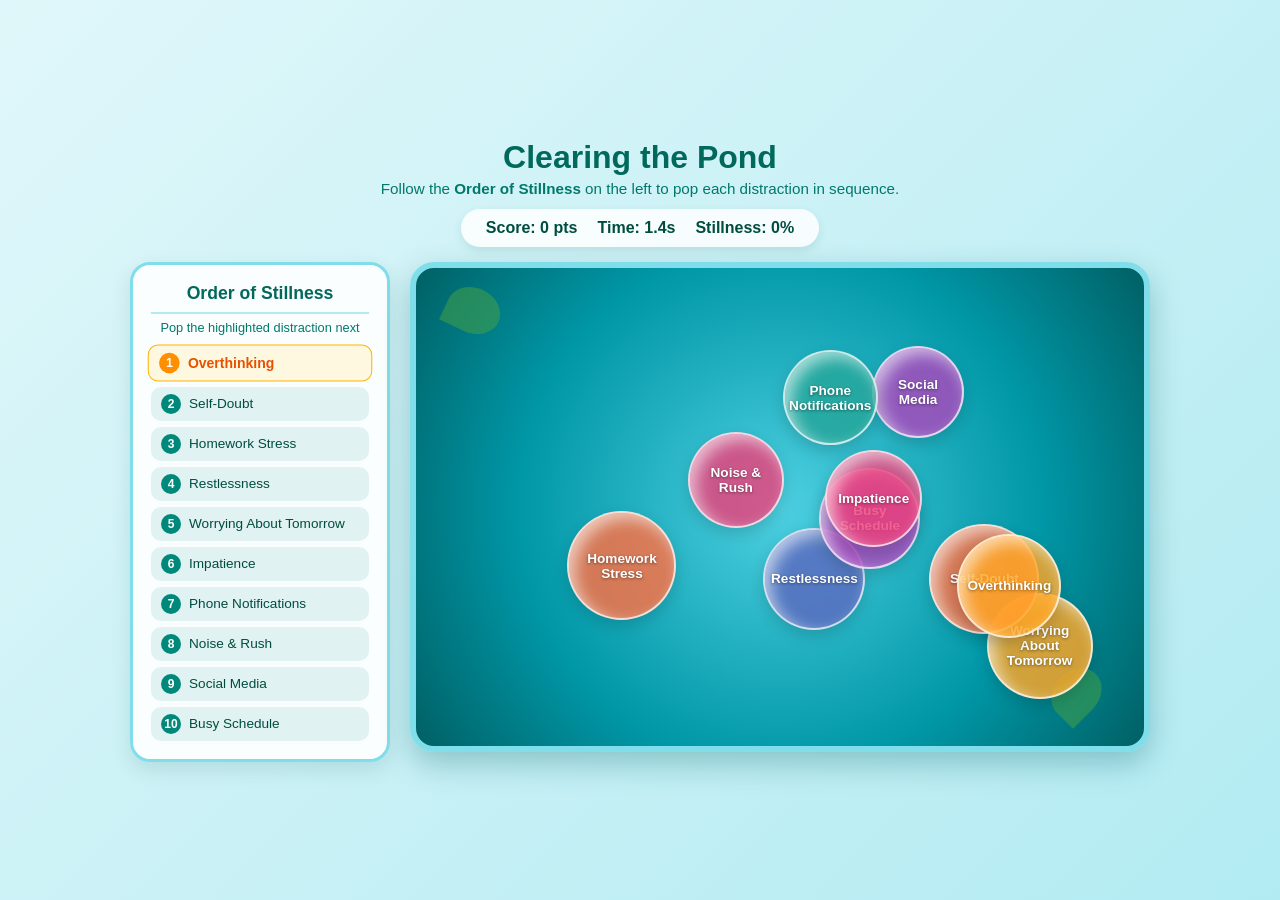
==== ch-9-game-1-mind-clear.html @ 8d2e1bf8 "Add files via upload" ====
<!DOCTYPE html>
<html lang="en">
<head>
  <meta charset="UTF-8">
  <meta name="viewport" content="width=device-width, initial-scale=1.0">
  <title>Clearing the Pond - Focused Prayer Challenge</title>
  <style>
    * { box-sizing: border-box; margin: 0; padding: 0; font-family: 'Segoe UI', sans-serif; }
    body {
      background: linear-gradient(135deg, #e0f7fa 0%, #b2ebf2 100%);
      display: flex; flex-direction: column; align-items: center;
      justify-content: center; min-height: 100vh; padding: 20px; color: #004d40;
    }
    .header { text-align: center; margin-bottom: 12px; max-width: 850px; }
    .header h1 { font-size: 2rem; color: #00695c; margin-bottom: 4px; }
    .header p { font-size: 0.95rem; color: #00796b; }
    .stats-bar {
      display: flex; flex-wrap: wrap; justify-content: center; gap: 20px;
      margin-bottom: 15px; background: rgba(255, 255, 255, 0.85);
      padding: 10px 25px; border-radius: 30px; font-weight: bold;
      box-shadow: 0 4px 10px rgba(0, 77, 64, 0.1);
    }
    .main-layout {
      display: flex; flex-direction: row; gap: 20px;
      width: 100%; max-width: 1020px; align-items: stretch;
    }
    .checklist-panel {
      width: 260px; background: rgba(255, 255, 255, 0.9);
      border-radius: 20px; padding: 18px; border: 3px solid #80deea;
      box-shadow: 0 8px 20px rgba(0, 77, 64, 0.12);
      display: flex; flex-direction: column;
    }
    .checklist-panel h3 {
      font-size: 1.1rem; color: #00695c; margin-bottom: 6px;
      text-align: center; border-bottom: 2px solid #b2ebf2; padding-bottom: 8px;
    }
    .checklist-sub { font-size: 0.8rem; color: #00796b; text-align: center; margin-bottom: 10px; }
    .order-list {
      list-style: none; display: flex; flex-direction: column;
      gap: 6px; flex-grow: 1; justify-content: space-between;
    }
    .order-item {
      padding: 7px 10px; border-radius: 10px; font-size: 0.85rem;
      background: #e0f2f1; color: #004d40; display: flex;
      align-items: center; gap: 8px; transition: all 0.25s ease;
    }
    .order-item.active {
      background: #fff8e1; border: 1px solid #ffb300; font-weight: bold;
      color: #e65100; transform: scale(1.03);
    }
    .order-item.completed {
      background: #c8e6c9; color: #2e7d32; text-decoration: line-through; opacity: 0.7;
    }
    .step-num {
      display: inline-flex; align-items: center; justify-content: center;
      width: 20px; height: 20px; border-radius: 50%; background: #00897b;
      color: white; font-size: 0.75rem; font-weight: bold; flex-shrink: 0;
    }
    .order-item.active .step-num { background: #ff8f00; }
    .order-item.completed .step-num { background: #43a047; }
    .pond-container {
      position: relative; flex-grow: 1; height: 490px;
      background: radial-gradient(circle at center, #4dd0e1 0%, #0097a7 60%, #006064 100%);
      border-radius: 24px; border: 6px solid #80deea; overflow: hidden;
      box-shadow: 0 12px 30px rgba(0, 96, 100, 0.3);
    }
    .feedback-toast {
      position: absolute; top: 15px; left: 50%; transform: translateX(-50%);
      background: rgba(211, 47, 47, 0.9); color: white; padding: 6px 16px;
      border-radius: 20px; font-size: 0.85rem; font-weight: bold;
      opacity: 0; transition: opacity 0.3s ease; pointer-events: none; z-index: 10;
    }
    .feedback-toast.show { opacity: 1; }
    .hidden-message {
      position: absolute; top: 50%; left: 50%; transform: translate(-50%, -50%);
      text-align: center; width: 85%; max-width: 520px;
      background: rgba(255, 255, 255, 0.95); padding: 25px; border-radius: 20px;
      box-shadow: 0 8px 25px rgba(0, 0, 0, 0.2); opacity: 0;
      transition: opacity 1s ease-in-out; pointer-events: none; z-index: 8;
    }
    .hidden-message.revealed { opacity: 1; pointer-events: auto; }
    .hidden-message h2 { color: #00695c; margin-bottom: 8px; font-size: 1.5rem; }
    .summary-stats {
      display: flex; justify-content: center; gap: 20px; background: #e0f2f1;
      padding: 8px 15px; border-radius: 12px; margin-bottom: 14px;
      font-weight: bold; color: #004d40; font-size: 0.95rem;
    }
    .gospel-box {
      background: #fffde7; border-left: 4px solid #fbc02d;
      padding: 14px; border-radius: 8px; margin-bottom: 18px; text-align: left;
    }
    .gospel-label { font-size: 0.75rem; text-transform: uppercase; color: #f57f17; font-weight: bold; margin-bottom: 4px; }
    .gospel-text { color: #37474f; font-size: 1rem; line-height: 1.45; font-style: italic; margin-bottom: 6px; }
    .gospel-ref { font-size: 0.85rem; font-weight: bold; color: #00695c; text-align: right; }
    .reset-btn {
      background: #00897b; color: white; border: none; padding: 10px 24px;
      font-size: 1rem; border-radius: 25px; cursor: pointer; font-weight: bold;
    }
    .reset-btn:hover { background: #00695c; }
    .bubble {
      position: absolute; border-radius: 50%; display: flex; align-items: center;
      justify-content: center; text-align: center; padding: 10px;
      font-weight: 600; font-size: 0.85rem; color: #ffffff;
      text-shadow: 0 1px 3px rgba(0, 0, 0, 0.45);
      box-shadow: inset 6px 6px 15px rgba(255, 255, 255, 0.6), 0 6px 15px rgba(0, 0, 0, 0.15);
      border: 2px solid rgba(255, 255, 255, 0.75); user-select: none; cursor: pointer; z-index: 5;
    }
    .shake { animation: shakeAnim 0.35s ease; }
    @keyframes shakeAnim {
      0%, 100% { transform: translateX(0); }
      25% { transform: translateX(-6px); }
      50% { transform: translateX(6px); }
      75% { transform: translateX(-4px); }
    }
    .ripple {
      position: absolute; border-radius: 50%; border: 3px solid rgba(255, 255, 255, 0.85);
      transform: translate(-50%, -50%) scale(0.2);
      animation: rippleAnim 0.8s ease-out forwards; pointer-events: none; z-index: 3;
    }
    @keyframes rippleAnim {
      0% { width: 20px; height: 20px; opacity: 1; }
      100% { width: 140px; height: 140px; opacity: 0; }
    }
    .lilypad {
      position: absolute; width: 55px; height: 45px; background: #43a047;
      border-radius: 50% 50% 50% 0; opacity: 0.55; z-index: 2; pointer-events: none;
    }
  </style>
</head>
<body>
  <div class="header">
    <h1>Clearing the Pond</h1>
    <p>Follow the <strong>Order of Stillness</strong> on the left to pop each distraction in sequence.</p>
  </div>

  <div class="stats-bar">
    <span>Score: <span id="score-display">0</span> pts</span>
    <span>Time: <span id="timer-display">0.0s</span></span>
    <span>Stillness: <span id="calm-percent">0%</span></span>
  </div>

  <div class="main-layout">
    <div class="checklist-panel">
      <h3>Order of Stillness</h3>
      <div class="checklist-sub">Pop the highlighted distraction next</div>
      <ul class="order-list" id="order-list"></ul>
    </div>

    <div class="pond-container" id="pond">
      <div class="feedback-toast" id="feedback-toast">Focus! Pop the highlighted distraction first (-5 pts)</div>
      <div class="lilypad" style="top: 20px; left: 30px; transform: rotate(25deg);"></div>
      <div class="lilypad" style="bottom: 30px; right: 40px; transform: rotate(-45deg);"></div>

      <div class="hidden-message" id="message-box">
        <h2>The Water is Clear</h2>
        <div class="summary-stats">
          <span>Final Score: <span id="final-score">0</span> pts</span>
          <span>Time Taken: <span id="final-time">0.0s</span></span>
        </div>
        <div class="gospel-box">
          <div class="gospel-label">Gospel Passage for Lectio Divina</div>
          <div class="gospel-text" id="gospel-text"></div>
          <div class="gospel-ref" id="gospel-ref"></div>
        </div>
        <button class="reset-btn" onclick="initGame()">Play Again</button>
      </div>
    </div>
  </div>

  <script>
    const pond = document.getElementById('pond');
    const orderListEl = document.getElementById('order-list');
    const scoreDisplay = document.getElementById('score-display');
    const timerDisplay = document.getElementById('timer-display');
    const calmDisplay = document.getElementById('calm-percent');
    const messageBox = document.getElementById('message-box');
    const feedbackToast = document.getElementById('feedback-toast');

    const baseDistractions = [
      "Homework Stress", "Social Media", "Noise & Rush",
      "Worrying About Tomorrow", "Restlessness", "Phone Notifications",
      "Self-Doubt", "Busy Schedule", "Impatience", "Overthinking"
    ];

    const gospelPassages = [
      { text: "\"Come to me, all you who labor and are burdened, and I will give you rest.\"", ref: "Matthew 11:28" },
      { text: "\"Peace I leave with you; my peace I give to you.Do not let your hearts be troubled.\"", ref: "John 14:27" },
      { text: "\"Ask and it will be given to you; seek and you will find; knock and the door will be opened.\"", ref: "Matthew 7:7" },
      { text: "\"When you pray, go to your inner room, close the door, and pray to your Father in secret.\"", ref: "Matthew 6:6" },
      { text: "\"He said to them, 'Come away by yourselves to a deserted place and rest a while.'\"", ref: "Mark 6:31" }
    ];

    const bubbleColors = [
      "rgba(255, 112, 67, 0.82)", "rgba(171, 71, 188, 0.82)",
      "rgba(236, 64, 122, 0.82)", "rgba(255, 167, 38, 0.82)",
      "rgba(92, 107, 192, 0.82)", "rgba(38, 166, 154, 0.82)"
    ];
    let targetOrder = [], currentStepIndex = 0, activeBubbles = [];
    let score = 0, startTime = 0, timerInterval = null, animId = null, toastTimeout = null;

    function shuffleArray(arr) {
      const copy = [...arr];
      for (let i = copy.length - 1; i > 0; i--) {
        const j = Math.floor(Math.random() * (i + 1));
        [copy[i], copy[j]] = [copy[j], copy[i]];
      }
      return copy;
    }

    function initGame() {
      document.querySelectorAll('.bubble, .ripple').forEach(el => el.remove());
      messageBox.classList.remove('revealed');
      feedbackToast.classList.remove('show');
      activeBubbles = []; score = 0; currentStepIndex = 0;

      targetOrder = shuffleArray(baseDistractions);
      renderChecklist();

      const w = pond.clientWidth || 700, h = pond.clientHeight || 480;

      baseDistractions.forEach((text, index) => {
        const el = document.createElement('div');
        el.classList.add('bubble');
        el.textContent = text;
        const size = Math.floor(Math.random() * 20) + 92;
        el.style.width = `${size}px`; el.style.height = `${size}px`;
        el.style.backgroundColor = bubbleColors[index % bubbleColors.length];

        const x = Math.random() * (w - size - 20) + 10;
        const y = Math.random() * (h - size - 20) + 10;
        const vx = (Math.random() - 0.5) * 6.0;
        const vy = (Math.random() - 0.5) * 6.0;

        el.style.left = `${x}px`; el.style.top = `${y}px`;

        const obj = {
          text, el, x, y, size,
          vx: Math.abs(vx) < 0.6 ? (vx >= 0 ? 1.25 : -1.25) : vx,
          vy: Math.abs(vy) < 0.6 ? (vy >= 0 ? 1.25 : -1.25) : vy
        };

        el.addEventListener('click', (e) => { e.stopPropagation(); handleBubbleClick(obj); });
        pond.appendChild(el);
        activeBubbles.push(obj);
      });

      updateStats();
      if (timerInterval) clearInterval(timerInterval);
      startTime = performance.now();
      timerInterval = setInterval(() => {
        timerDisplay.textContent = `${((performance.now() - startTime) / 1000).toFixed(1)}s`;
      }, 100);

      if (animId) cancelAnimationFrame(animId);
      animateBubbles();
    }

    function renderChecklist() {
      orderListEl.innerHTML = '';
      targetOrder.forEach((item, idx) => {
        const li = document.createElement('li');
        li.classList.add('order-item');
        if (idx < currentStepIndex) li.classList.add('completed');
        if (idx === currentStepIndex) li.classList.add('active');
        li.innerHTML = `<span class="step-num">${idx + 1}</span><span>${item}</span>`;
        orderListEl.appendChild(li);
      });
    }

    function animateBubbles() {
      const w = pond.clientWidth, h = pond.clientHeight;
      activeBubbles.forEach(b => {
        b.x += b.vx; b.y += b.vy;
        if (b.x <= 5) { b.x = 5; b.vx *= -1; }
        else if (b.x + b.size >= w - 5) { b.x = w - b.size - 5; b.vx *= -1; }
        if (b.y <= 5) { b.y = 5; b.vy *= -1; }
        else if (b.y + b.size >= h - 5) { b.y = h - b.size - 5; b.vy *= -1; }
        b.el.style.left = `${b.x}px`; b.el.style.top = `${b.y}px`;
      });
      if (activeBubbles.length > 0) animId = requestAnimationFrame(animateBubbles);
    }

    function handleBubbleClick(b) {
      const expected = targetOrder[currentStepIndex];
      if (b.text === expected) {
        score += 10; currentStepIndex++;
        const r = document.createElement('div');
        r.classList.add('ripple');
        r.style.left = `${b.x + b.size / 2}px`; r.style.top = `${b.y + b.size / 2}px`;
        pond.appendChild(r);
        setTimeout(() => r.remove(), 800);
        b.el.remove();
        activeBubbles = activeBubbles.filter(item => item !== b);
        renderChecklist(); updateStats();
        if (activeBubbles.length === 0) finishGame();
      } else {
        score = Math.max(0, score - 5); updateStats();
        b.el.classList.remove('shake'); void b.el.offsetWidth; b.el.classList.add('shake');
        feedbackToast.textContent = `Find "${expected}" next! (-5 pts)`;
        feedbackToast.classList.add('show');
        clearTimeout(toastTimeout);
        toastTimeout = setTimeout(() => feedbackToast.classList.remove('show'), 1600);
      }
    }

    function updateStats() {
      scoreDisplay.textContent = score;
      const pct = Math.round(((targetOrder.length - activeBubbles.length) / targetOrder.length) * 100);
      calmDisplay.textContent = `${pct}%`;
    }

    function finishGame() {
      clearInterval(timerInterval);
      const totalSec = ((performance.now() - startTime) / 1000).toFixed(1);
      const g = gospelPassages[Math.floor(Math.random() * gospelPassages.length)];
      document.getElementById('final-score').textContent = score;
      document.getElementById('final-time').textContent = `${totalSec}s`;
      document.getElementById('gospel-text').textContent = g.text;
      document.getElementById('gospel-ref').textContent = `— ${g.ref}`;
      setTimeout(() => messageBox.classList.add('revealed'), 450);
    }

    window.addEventListener('load', initGame);
  </script>
</body>
</html>
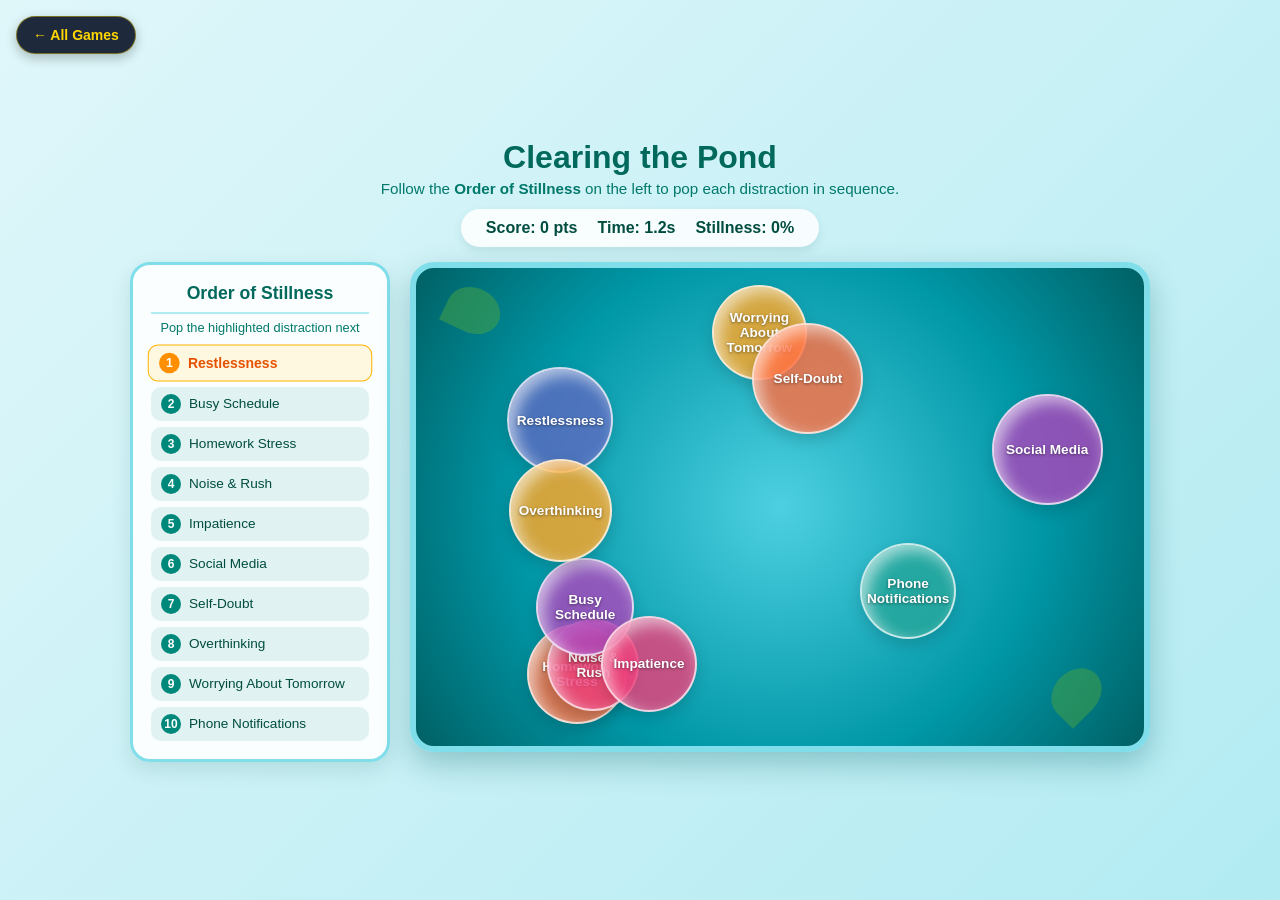
==== commit 6882f33d: "Update ch-9-game-1-mind-clear.html" ====
--- a/ch-9-game-1-mind-clear.html
+++ b/ch-9-game-1-mind-clear.html
@@ -322,5 +322,8 @@
 
     window.addEventListener('load', initGame);
   </script>
+  <a href="index.html" style="position:fixed; top:16px; left:16px; z-index:9999; background:#1e293b; color:#ffd700; padding:10px 16px; border-radius:50px; text-decoration:none; font-family:sans-serif; font-weight:bold; font-size:14px; box-shadow:0 4px 12px rgba(0,0,0,0.25); border:1px solid rgba(255,215,0,0.4);">
+  ← All Games
+</a>
 </body>
 </html>
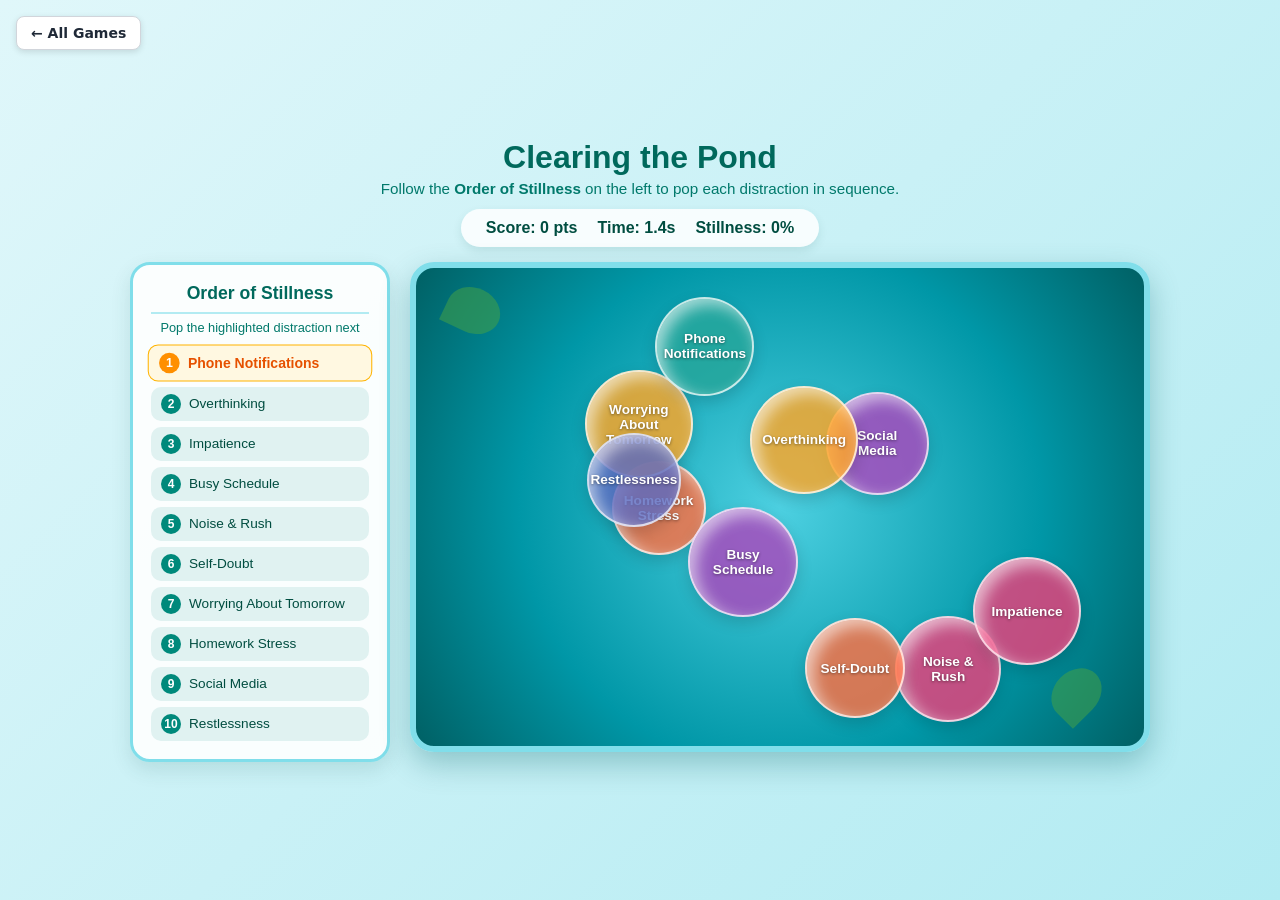
==== commit fc058b98: "Integrate navigation scripts and styles Added navigation functionality and styles to the game page." ====
--- a/ch-9-game-1-mind-clear.html
+++ b/ch-9-game-1-mind-clear.html
@@ -321,9 +321,8 @@
     }
 
     window.addEventListener('load', initGame);
-  </script>
-  <a href="index.html" style="position:fixed; top:16px; left:16px; z-index:9999; background:#1e293b; color:#ffd700; padding:10px 16px; border-radius:50px; text-decoration:none; font-family:sans-serif; font-weight:bold; font-size:14px; box-shadow:0 4px 12px rgba(0,0,0,0.25); border:1px solid rgba(255,215,0,0.4);">
-  ← All Games
-</a>
+ </script>
+  <link rel="stylesheet" href="nav.css">
+  <script src="nav.js"></script>
 </body>
 </html>
--- a/nav.css
+++ b/nav.css
@@ -0,0 +1,22 @@
+.back-to-hub-btn {
+  position: fixed;
+  top: 16px;
+  left: 16px;
+  z-index: 9999;
+  padding: 8px 14px;
+  background-color: #ffffff;
+  color: #1f2937;
+  border: 1px solid #d1d5db;
+  border-radius: 8px;
+  font-family: system-ui, sans-serif;
+  font-size: 14px;
+  font-weight: 600;
+  text-decoration: none;
+  box-shadow: 0 2px 6px rgba(0, 0, 0, 0.12);
+  transition: transform 0.15s ease, background-color 0.15s ease;
+}
+
+.back-to-hub-btn:hover {
+  background-color: #f3f4f6;
+  transform: translateY(-1px);
+}
